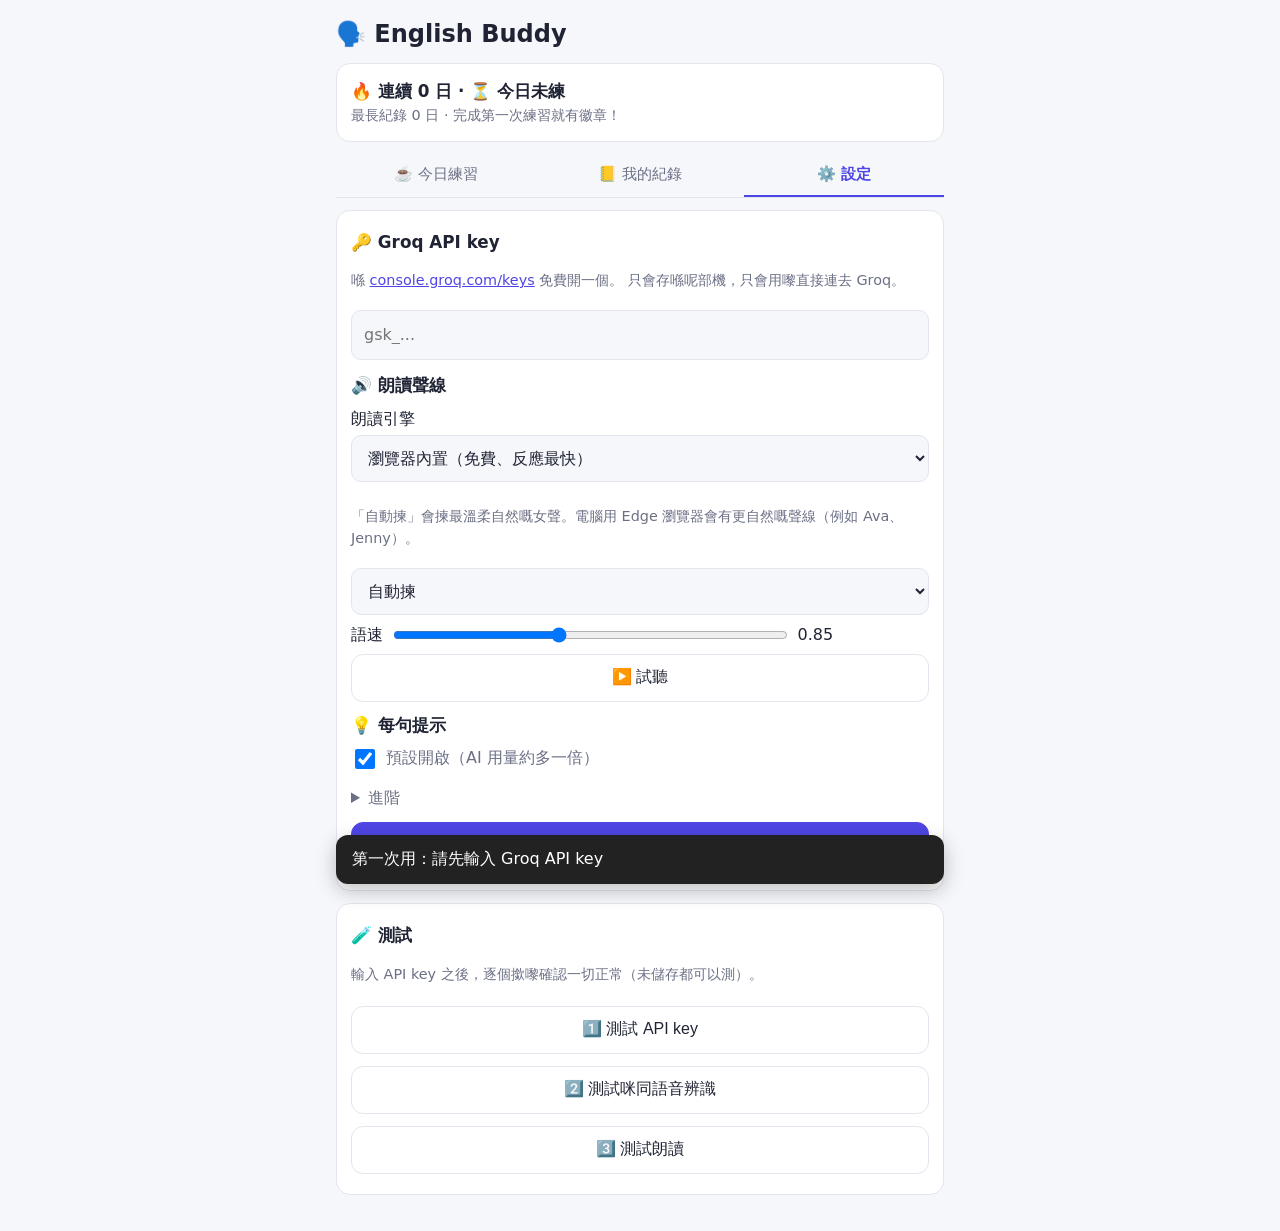
==== index.html @ f1b97f5a "Add files via upload" ====
<!doctype html>
<html lang="zh-Hant-HK">
<head>
  <meta charset="utf-8">
  <meta name="viewport" content="width=device-width, initial-scale=1, viewport-fit=cover">
  <title>English Buddy</title>
  <meta name="description" content="每日 10 分鐘英文傾偈陪練">
  <meta name="theme-color" content="#4f46e5">
  <link rel="manifest" href="manifest.webmanifest">
  <link rel="icon" href="icon.svg" type="image/svg+xml">
  <meta name="apple-mobile-web-app-capable" content="yes">
  <meta name="apple-mobile-web-app-title" content="English Buddy">
  <link rel="stylesheet" href="style.css">
  <script type="module" src="js/app.js"></script>
</head>
<body>
  <header>
    <h1>🗣️ English Buddy</h1>
    <div id="dash" class="card dash"></div>
    <nav class="tabs">
      <button type="button" data-tab="practice" class="active">☕ 今日練習</button>
      <button type="button" data-tab="records">📒 我的紀錄</button>
      <button type="button" data-tab="settings">⚙️ 設定</button>
    </nav>
  </header>

  <main>
    <!-- ===== 今日練習 ===== -->
    <section id="tab-practice" class="tab">
      <div id="home">
        <button type="button" id="start-btn" class="btn primary big">▶️ 開始今日 10 分鐘傾偈</button>
        <p class="hint center">Buddy 會揀今日話題同你用英文傾偈。<br>傾嘅時候唔會打斷你改錯，傾完先總結。</p>
      </div>

      <div id="chat" hidden>
        <div class="topic-bar"><span id="topic"></span><span id="timer"></span></div>
        <div id="messages" class="messages"></div>
        <div class="mic-area">
          <button type="button" id="mic-btn" class="mic" aria-label="錄音">🎤</button>
          <p id="mic-label" class="mic-label">撳一下開始講</p>
        </div>
        <label class="toggle"><input type="checkbox" id="tips-toggle"> 💡 每句顯示改正提示</label>
        <details class="type-box">
          <summary>⌨️ 唔方便出聲？改用打字</summary>
          <form id="text-form" class="row">
            <input id="text-input" placeholder="Type in English…" autocomplete="off" enterkeyhint="send">
            <button class="btn">送出</button>
          </form>
        </details>
        <button type="button" id="end-btn" class="btn danger">🏁 結束並總結</button>
      </div>

      <div id="summary" hidden>
        <div id="summary-body" class="card"></div>
        <div class="card">
          <h3>🔁 跟讀練習（檢查發音）</h3>
          <div id="phrase"></div>
          <div class="row">
            <button type="button" id="play-btn" class="btn">🔊 聽示範</button>
            <button type="button" id="shadow-btn" class="btn primary">🎤 跟住讀</button>
          </div>
          <div id="shadow-result"></div>
          <button type="button" id="next-btn" class="btn">➡️ 下一句</button>
        </div>
        <button type="button" id="again-btn" class="btn">▶️ 再傾一次</button>
      </div>
    </section>

    <!-- ===== 我的紀錄 ===== -->
    <section id="tab-records" class="tab" hidden>
      <div class="card">
        <h3>🧠 Buddy 記得你嘅嘢</h3>
        <p class="hint">一行一項，可以自己加減。Buddy 會按呢啲出題同傾偈。</p>
        <textarea id="profile" rows="7" placeholder="例如：I work as a nurse in Kowloon."></textarea>
        <button type="button" id="profile-save" class="btn">💾 儲存</button>
      </div>
      <div class="card"><h3>🗓️ 最近練習</h3><ul id="history"></ul></div>
      <div class="card"><h3>💬 學過嘅句子</h3><ul id="learned"></ul></div>
      <div class="card">
        <h3>💾 備份</h3>
        <p class="hint">紀錄只會存喺呢部機。換手機或者清除瀏覽器資料之前，記得先匯出。</p>
        <div class="row">
          <button type="button" id="export-btn" class="btn">⬇️ 匯出</button>
          <label class="btn">⬆️ 匯入<input type="file" id="import-file" accept="application/json,.json" hidden></label>
        </div>
      </div>
    </section>

    <!-- ===== 設定 ===== -->
    <section id="tab-settings" class="tab" hidden>
      <div class="card">
        <h3>🔑 Groq API key</h3>
        <p class="hint">
          喺 <a href="https://console.groq.com/keys" target="_blank" rel="noopener">console.groq.com/keys</a> 免費開一個。
          只會存喺呢部機，只會用嚟直接連去 Groq。
        </p>
        <input type="password" id="api-key" placeholder="gsk_..." autocomplete="off" spellcheck="false">

        <h3>🔊 朗讀聲線</h3>
        <label>朗讀引擎
          <select id="tts-engine">
            <option value="browser">瀏覽器內置（免費、反應最快）</option>
            <option value="orpheus">Groq Orpheus（更有感情，用 Groq 額度）</option>
          </select>
        </label>
        <div id="browser-voice-opts">
          <p class="hint">「自動揀」會揀最溫柔自然嘅女聲。電腦用 Edge 瀏覽器會有更自然嘅聲線（例如 Ava、Jenny）。</p>
          <select id="voice"></select>
        </div>
        <div id="orpheus-opts" hidden>
          <p class="hint">Orpheus 係 AI 真人感聲線。用唔到嘅時候會自動改用瀏覽器聲音。</p>
          <label>聲線<select id="orpheus-voice"></select></label>
          <label>語氣
            <select id="tts-style">
              <option value="gentle">溫柔 gentle</option>
              <option value="warm">溫暖 warm</option>
              <option value="calm">平靜 calm</option>
              <option value="cheerful">開心 cheerful</option>
              <option value="">自然（唔加語氣）</option>
            </select>
          </label>
        </div>
        <label class="row slider">語速 <input type="range" id="rate" min="0.6" max="1.2" step="0.05"> <span id="rate-val"></span></label>
        <button type="button" id="voice-test" class="btn">▶️ 試聽</button>

        <h3>💡 每句提示</h3>
        <label class="toggle"><input type="checkbox" id="tips-default"> 預設開啟（AI 用量約多一倍）</label>

        <details>
          <summary>進階</summary>
          <label>對話模型<input id="model" spellcheck="false"></label>
        </details>

        <button type="button" id="settings-save" class="btn primary">💾 儲存設定</button>
      </div>

      <div class="card">
        <h3>🧪 測試</h3>
        <p class="hint">輸入 API key 之後，逐個撳嚟確認一切正常（未儲存都可以測）。</p>
        <button type="button" id="test-key" class="btn">1️⃣ 測試 API key</button>
        <button type="button" id="test-mic" class="btn">2️⃣ 測試咪同語音辨識</button>
        <button type="button" id="test-voice" class="btn">3️⃣ 測試朗讀</button>
        <div id="test-result" class="test-result"></div>
      </div>
    </section>
  </main>

  <div id="toast" class="toast" role="status" hidden></div>
</body>
</html>
---- style.css ----
:root {
  --bg: #f6f7fb;
  --card: #ffffff;
  --text: #1f2333;
  --muted: #6b7085;
  --border: #e3e5ee;
  --primary: #4f46e5;
  --primary-text: #ffffff;
  --danger: #e5484d;
  --me: #e8e7fd;
  --ai: #ffffff;
  --tip: #fff7e0;
  --tip-border: #f0c040;
  --mark: #ffd9d9;
}
@media (prefers-color-scheme: dark) {
  :root {
    --bg: #14151c;
    --card: #1d1f29;
    --text: #e8e9f0;
    --muted: #9a9db0;
    --border: #2e3140;
    --primary: #7c74ff;
    --me: #2c2a55;
    --ai: #23252f;
    --tip: #3a3220;
    --tip-border: #b8902c;
    --mark: #5a2a2a;
  }
}

* { box-sizing: border-box; }
html { -webkit-text-size-adjust: 100%; }
body {
  margin: 0 auto;
  max-width: 640px;
  padding: 12px 16px calc(24px + env(safe-area-inset-bottom));
  background: var(--bg);
  color: var(--text);
  font: 16px/1.55 system-ui, -apple-system, "PingFang HK", "Microsoft JhengHei", sans-serif;
}
h1 { font-size: 1.5rem; margin: 4px 0 10px; }
h3 { margin: 4px 0 8px; font-size: 1.05rem; }
a { color: var(--primary); }

.card {
  background: var(--card);
  border: 1px solid var(--border);
  border-radius: 14px;
  padding: 14px;
  margin-bottom: 12px;
}
.dash .streak { font-weight: 600; font-size: 1.05rem; }
.dash .badges { color: var(--muted); font-size: .9rem; }
.hint { color: var(--muted); font-size: .9rem; }
.center { text-align: center; }
.row { display: flex; gap: 8px; align-items: center; flex-wrap: wrap; }
.row > * { flex: 1; }

.tabs { display: flex; gap: 4px; margin-bottom: 12px; border-bottom: 1px solid var(--border); }
.tabs button {
  flex: 1; background: none; border: none; color: var(--muted);
  padding: 10px 4px; font-size: .95rem; border-bottom: 2px solid transparent; cursor: pointer;
}
.tabs button.active { color: var(--primary); border-bottom-color: var(--primary); font-weight: 600; }

.btn {
  display: inline-flex; align-items: center; justify-content: center;
  width: 100%; min-height: 48px; margin: 6px 0; padding: 10px 14px;
  border-radius: 12px; border: 1px solid var(--border);
  background: var(--card); color: var(--text); font-size: 1rem; cursor: pointer;
}
.btn.primary { background: var(--primary); color: var(--primary-text); border-color: var(--primary); }
.btn.danger { color: var(--danger); border-color: var(--danger); }
.btn.big { min-height: 64px; font-size: 1.15rem; font-weight: 600; }
.btn:disabled { opacity: .6; }

input:not([type]), input[type=password], textarea, select {
  width: 100%; padding: 12px; margin: 4px 0 8px;
  border-radius: 10px; border: 1px solid var(--border);
  background: var(--bg); color: var(--text); font: inherit;
}
.slider input { flex: 3; }
.toggle { display: flex; align-items: center; gap: 8px; margin: 8px 0; color: var(--muted); }
.toggle input { width: 20px; height: 20px; }

.topic-bar { display: flex; justify-content: space-between; gap: 8px; flex-wrap: wrap; font-weight: 600; margin-bottom: 8px; }
#timer { color: var(--muted); font-weight: 400; }

.messages {
  display: flex; flex-direction: column; gap: 10px;
  min-height: 220px; max-height: 50vh; overflow-y: auto;
  padding: 4px 2px 8px;
}
.bubble {
  max-width: 88%; padding: 10px 14px; border-radius: 16px;
  border: 1px solid var(--border); white-space: pre-wrap; word-wrap: break-word;
}
.bubble.ai { align-self: flex-start; background: var(--ai); border-bottom-left-radius: 4px; }
.bubble.me { align-self: flex-end; background: var(--me); border-bottom-right-radius: 4px; }
.bubble .replay {
  display: block; margin-top: 6px; padding: 2px 10px;
  border: 1px solid var(--border); border-radius: 999px;
  background: var(--bg); font-size: .9rem; cursor: pointer;
}
.tip {
  margin-top: 8px; padding: 6px 10px; border-left: 3px solid var(--tip-border);
  background: var(--tip); border-radius: 6px; font-size: .92rem; white-space: normal;
}

.mic-area { text-align: center; margin: 8px 0; }
.mic {
  width: 96px; height: 96px; border-radius: 50%; border: none;
  background: var(--primary); color: #fff; font-size: 2.4rem; cursor: pointer;
  box-shadow: 0 4px 14px rgba(79, 70, 229, .35);
}
.mic.recording, .btn.recording { background: var(--danger); color: #fff; animation: pulse 1.2s infinite; }
.mic:disabled { opacity: .6; }
.mic-label { margin: 6px 0 0; color: var(--muted); }
@keyframes pulse { 50% { box-shadow: 0 0 0 14px rgba(229, 72, 77, .15); } }

.type-box summary, details summary { cursor: pointer; color: var(--muted); padding: 6px 0; }

#summary-body ul, #history, #learned { padding-left: 20px; margin: 4px 0; }
#summary-body li, #history li, #learned li { margin-bottom: 6px; }
.phrase-en { font-size: 1.25rem; font-weight: 600; margin: 4px 0; }
.marked { font-size: 1.15rem; }
mark { background: var(--mark); color: inherit; border-radius: 4px; padding: 0 3px; font-weight: 600; }

.test-result:not(:empty) {
  margin-top: 8px; padding: 10px 12px; border-radius: 10px;
  background: var(--bg); border: 1px solid var(--border);
}

.toast {
  position: fixed; left: 16px; right: 16px; bottom: calc(16px + env(safe-area-inset-bottom));
  max-width: 608px; margin: auto; padding: 12px 16px; border-radius: 12px;
  background: #222; color: #fff; box-shadow: 0 6px 20px rgba(0, 0, 0, .25); z-index: 10;
}
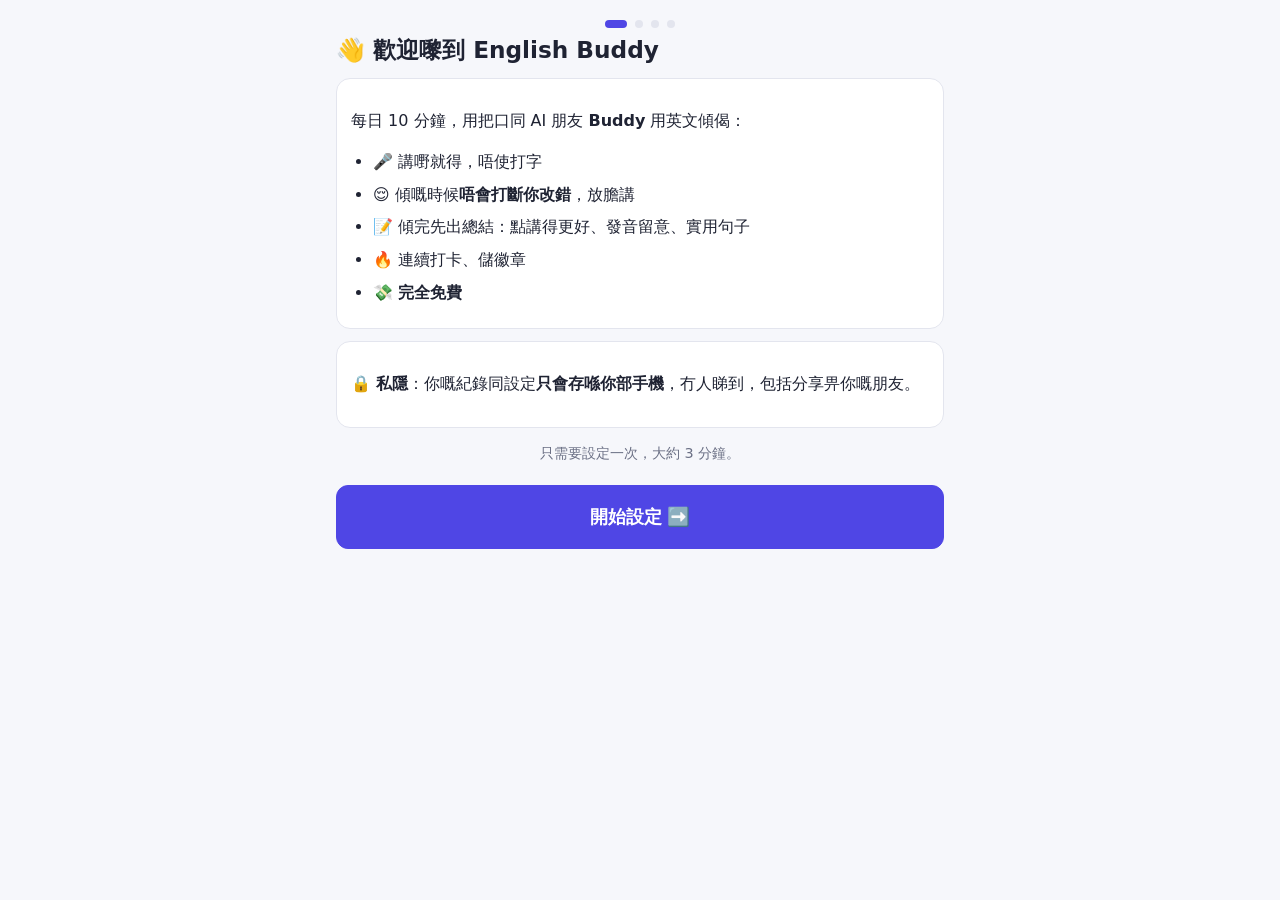
==== commit 148a8b7e: "Add files via upload" ====
--- a/index.html
+++ b/index.html
@@ -14,6 +14,86 @@
   <script type="module" src="js/app.js"></script>
 </head>
 <body>
+  <!-- ===== 第一次用：歡迎＋教學（4 步） ===== -->
+  <section id="welcome" class="welcome" hidden>
+    <div class="dots" id="w-dots"></div>
+
+    <div class="wstep">
+      <h1>👋 歡迎嚟到 English Buddy</h1>
+      <div class="card">
+        <p>每日 10 分鐘，用把口同 AI 朋友 <b>Buddy</b> 用英文傾偈：</p>
+        <ul>
+          <li>🎤 講嘢就得，唔使打字</li>
+          <li>😌 傾嘅時候<b>唔會打斷你改錯</b>，放膽講</li>
+          <li>📝 傾完先出總結：點講得更好、發音留意、實用句子</li>
+          <li>🔥 連續打卡、儲徽章</li>
+          <li>💸 <b>完全免費</b></li>
+        </ul>
+      </div>
+      <div class="card">
+        <p>🔒 <b>私隱</b>：你嘅紀錄同設定<b>只會存喺你部手機</b>，冇人睇到，包括分享畀你嘅朋友。</p>
+      </div>
+      <p class="hint center">只需要設定一次，大約 3 分鐘。</p>
+      <button type="button" class="btn primary big" data-wgo="1">開始設定 ➡️</button>
+    </div>
+
+    <div class="wstep" hidden>
+      <h2>1️⃣ 攞一條免費 AI 鎖匙</h2>
+      <p class="hint">Buddy 用 Groq 嘅免費 AI。你要申請一條自己嘅「API key」，好似鎖匙咁，唔使俾錢、唔使信用卡。</p>
+      <div class="card">
+        <ol class="steps">
+          <li>撳下面個掣，開 Groq 網站（會開新分頁）
+            <a class="btn" href="https://console.groq.com/keys" target="_blank" rel="noopener">🌐 開 Groq 網站</a>
+          </li>
+          <li>用 <b>Google 帳戶</b>登入最快</li>
+          <li>撳 <b>Create API Key</b>，個名隨便打，例如 <code>buddy</code>，再撳 <b>Submit</b></li>
+          <li>撳 <b>Copy</b> 複製條 key（<code>gsk_</code> 開頭）<br><span class="hint">⚠️ 佢只會顯示一次，記得即刻複製</span></li>
+          <li>返嚟呢個分頁，貼喺下面：</li>
+        </ol>
+        <input type="password" id="w-key" placeholder="貼上 gsk_..." autocomplete="off" spellcheck="false">
+        <button type="button" id="w-key-check" class="btn primary">✅ 檢查同儲存</button>
+        <div id="w-key-result" class="test-result"></div>
+      </div>
+      <p class="hint">🔒 條 key 只會存喺你部手機，只會用嚟直接連去 Groq。唔好將佢畀其他人。</p>
+      <div class="row">
+        <button type="button" class="btn" data-wgo="0">⬅️ 返回</button>
+        <button type="button" id="w-key-next" class="btn primary" data-wgo="2" disabled>下一步 ➡️</button>
+      </div>
+    </div>
+
+    <div class="wstep" hidden>
+      <h2>2️⃣ 試下個咪</h2>
+      <div class="card">
+        <p>撳下面個掣，用英文講一句，例如 <b>“Hello, nice to meet you!”</b>，講完再撳一下。</p>
+        <p class="hint">瀏覽器問你准唔准用咪，撳「允許」。</p>
+        <button type="button" id="w-mic" class="btn primary">🎤 撳一下開始講</button>
+        <div id="w-mic-result" class="test-result"></div>
+      </div>
+      <div class="row">
+        <button type="button" class="btn" data-wgo="1">⬅️ 返回</button>
+        <button type="button" class="btn primary" data-wgo="3">下一步 ➡️</button>
+      </div>
+    </div>
+
+    <div class="wstep" hidden>
+      <h2>3️⃣ 加到主畫面</h2>
+      <p class="hint">加咗之後用起嚟好似一個 app，一撳就開。<b>iPhone 一定要加</b>，唔係 Safari 7 日冇開可能會清走你嘅紀錄。</p>
+      <div class="card" id="w-install"></div>
+      <div class="card">
+        <p>💡 <b>小貼士</b></p>
+        <ul>
+          <li>設定一個每日鬧鐘提自己練 10 分鐘</li>
+          <li>想換聲線、調慢語速，去「⚙️ 設定」</li>
+          <li>換手機前，去「📒 我的紀錄」撳匯出做備份</li>
+        </ul>
+      </div>
+      <div class="row">
+        <button type="button" class="btn" data-wgo="2">⬅️ 返回</button>
+        <button type="button" id="w-done" class="btn primary">🎉 完成，開始傾偈！</button>
+      </div>
+    </div>
+  </section>
+
   <header>
     <h1>🗣️ English Buddy</h1>
     <div id="dash" class="card dash"></div>
@@ -28,8 +108,24 @@
     <!-- ===== 今日練習 ===== -->
     <section id="tab-practice" class="tab">
       <div id="home">
+        <div id="review" class="card" hidden>
+          <h3>🔁 熱身：講返上次學嘅句子</h3>
+          <div id="review-item"></div>
+          <div class="row">
+            <button type="button" id="review-say" class="btn primary">🎤 用英文講出嚟</button>
+            <button type="button" id="review-show" class="btn">👀 睇答案</button>
+          </div>
+          <div id="review-result"></div>
+          <button type="button" id="review-next" class="btn">➡️ 下一句</button>
+        </div>
+        <div class="card">
+          <h3>🎯 今日想傾乜？</h3>
+          <div id="topic-chips" class="chips"></div>
+          <button type="button" id="suggest-btn" class="btn small">✨ Buddy 建議幾個新話題</button>
+          <input id="custom-topic" placeholder="✏️ 或者自己打話題（中英文都得）" autocomplete="off">
+        </div>
         <button type="button" id="start-btn" class="btn primary big">▶️ 開始今日 10 分鐘傾偈</button>
-        <p class="hint center">Buddy 會揀今日話題同你用英文傾偈。<br>傾嘅時候唔會打斷你改錯，傾完先總結。</p>
+        <p class="hint center">傾嘅時候唔會打斷你改錯，傾完先總結。</p>
       </div>
 
       <div id="chat" hidden>
@@ -38,6 +134,17 @@
         <div class="mic-area">
           <button type="button" id="mic-btn" class="mic" aria-label="錄音">🎤</button>
           <p id="mic-label" class="mic-label">撳一下開始講</p>
+        </div>
+        <button type="button" id="gap-btn" class="btn small">🆘 講唔出？撳我記低</button>
+        <div id="gap-box" class="card gap-box" hidden>
+          <p class="hint">先試下兜路講，唔好轉中文：<br>
+            <b>What's the word… it's like a…</b><br>
+            <b>Sorry, could you say that again a bit slower?</b><br>
+            <b>So you mean…?</b></p>
+          <form id="gap-form" class="row">
+            <input id="gap-input" placeholder="用中文打你想講嘅嘢，總結會教你" autocomplete="off" enterkeyhint="done">
+            <button class="btn">記低</button>
+          </form>
         </div>
         <label class="toggle"><input type="checkbox" id="tips-toggle"> 💡 每句顯示改正提示</label>
         <details class="type-box">
@@ -142,6 +249,8 @@
         <button type="button" id="test-voice" class="btn">3️⃣ 測試朗讀</button>
         <div id="test-result" class="test-result"></div>
       </div>
+
+      <button type="button" id="replay-welcome" class="btn">📖 重新睇新手教學</button>
     </section>
   </main>
 
--- a/style.css
+++ b/style.css
@@ -84,6 +84,15 @@
 .toggle { display: flex; align-items: center; gap: 8px; margin: 8px 0; color: var(--muted); }
 .toggle input { width: 20px; height: 20px; }
 
+.chips { display: flex; flex-wrap: wrap; gap: 8px; margin: 4px 0 8px; }
+.chip {
+  padding: 8px 12px; border-radius: 999px; border: 1px solid var(--border);
+  background: var(--bg); color: var(--text); font-size: .95rem; cursor: pointer;
+}
+.chip.active { background: var(--primary); border-color: var(--primary); color: var(--primary-text); font-weight: 600; }
+.chip.suggested { border-style: dashed; }
+.btn.small { min-height: 40px; font-size: .92rem; }
+
 .topic-bar { display: flex; justify-content: space-between; gap: 8px; flex-wrap: wrap; font-weight: 600; margin-bottom: 8px; }
 #timer { color: var(--muted); font-weight: 400; }
 
@@ -108,6 +117,13 @@
   background: var(--tip); border-radius: 6px; font-size: .92rem; white-space: normal;
 }
 
+.bubble.gap {
+  align-self: center; max-width: 100%; padding: 4px 12px;
+  background: var(--tip); border-color: var(--tip-border); color: var(--muted); font-size: .9rem;
+}
+.gap-box { background: var(--bg); }
+.gap-box .hint b { color: var(--text); font-weight: 600; }
+
 .mic-area { text-align: center; margin: 8px 0; }
 .mic {
   width: 96px; height: 96px; border-radius: 50%; border: none;
@@ -127,6 +143,18 @@
 .marked { font-size: 1.15rem; }
 mark { background: var(--mark); color: inherit; border-radius: 4px; padding: 0 3px; font-weight: 600; }
 
+/* ===== 歡迎教學 ===== */
+.welcome h1 { font-size: 1.45rem; }
+.welcome h2 { font-size: 1.25rem; margin: 8px 0; }
+.welcome ul, .welcome ol { padding-left: 22px; margin: 6px 0; }
+.welcome li { margin-bottom: 8px; }
+.welcome .steps .btn { margin-top: 6px; }
+.welcome code { background: var(--bg); padding: 1px 6px; border-radius: 6px; }
+.dots { display: flex; justify-content: center; gap: 8px; margin: 8px 0 4px; }
+.dots span { width: 8px; height: 8px; border-radius: 50%; background: var(--border); }
+.dots span.on { background: var(--primary); width: 22px; border-radius: 4px; }
+a.btn { text-decoration: none; }
+
 .test-result:not(:empty) {
   margin-top: 8px; padding: 10px 12px; border-radius: 10px;
   background: var(--bg); border: 1px solid var(--border);
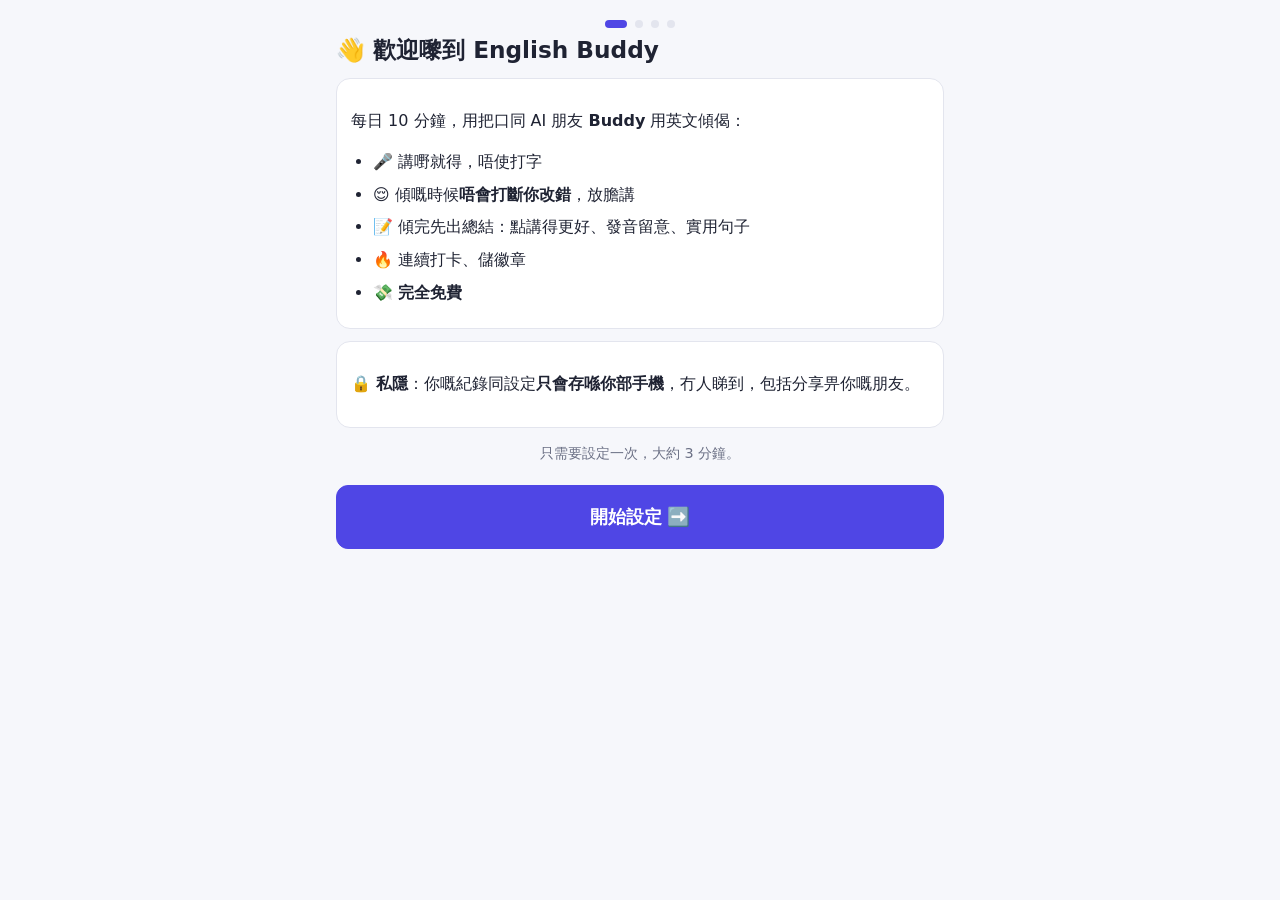
==== commit f910d8a8: "Add files via upload" ====
--- a/index.html
+++ b/index.html
@@ -126,6 +126,25 @@
         </div>
         <button type="button" id="start-btn" class="btn primary big">▶️ 開始今日 10 分鐘傾偈</button>
         <p class="hint center">傾嘅時候唔會打斷你改錯，傾完先總結。</p>
+        <button type="button" id="dict-btn" class="btn">🎧 聽寫練習（5 句，練聽力）</button>
+        <p class="hint center">用上面揀咗嘅話題出句子；冇揀就日常對話。</p>
+      </div>
+
+      <div id="dictation" hidden>
+        <div class="card">
+          <div class="topic-bar"><span>🎧 聽寫練習</span><span id="dict-progress"></span></div>
+          <p class="hint">聽清楚，打低你聽到嘅字。聽唔到嘅位留空或者估都得，聽多幾次先對答案。</p>
+          <div class="row">
+            <button type="button" id="dict-play" class="btn primary">🔊 播放</button>
+            <button type="button" id="dict-slow" class="btn">🐢 慢速</button>
+          </div>
+          <p id="dict-plays" class="hint center"></p>
+          <textarea id="dict-input" rows="2" placeholder="打低你聽到嘅句子…" autocomplete="off" autocorrect="off" autocapitalize="off" spellcheck="false"></textarea>
+          <button type="button" id="dict-check" class="btn primary">✅ 對答案</button>
+          <div id="dict-result"></div>
+          <button type="button" id="dict-next" class="btn" hidden>➡️ 下一句</button>
+        </div>
+        <button type="button" id="dict-quit" class="btn">⬅️ 返回</button>
       </div>
 
       <div id="chat" hidden>
@@ -147,6 +166,7 @@
           </form>
         </div>
         <label class="toggle"><input type="checkbox" id="tips-toggle"> 💡 每句顯示改正提示</label>
+        <label class="toggle"><input type="checkbox" id="listen-toggle"> 👂 只聽模式（Buddy 嘅字幕遮住，撳先睇）</label>
         <details class="type-box">
           <summary>⌨️ 唔方便出聲？改用打字</summary>
           <form id="text-form" class="row">
@@ -233,6 +253,16 @@
         <h3>💡 每句提示</h3>
         <label class="toggle"><input type="checkbox" id="tips-default"> 預設開啟（AI 用量約多一倍）</label>
 
+        <h3>👂 練聽力</h3>
+        <label class="toggle"><input type="checkbox" id="listen-default"> 只聽模式預設開啟（Buddy 嘅字幕遮住）</label>
+        <label>聽寫速度
+          <select id="dict-speed">
+            <option value="0.85">慢少少</option>
+            <option value="1">自然</option>
+            <option value="1.15">快（挑戰）</option>
+          </select>
+        </label>
+
         <details>
           <summary>進階</summary>
           <label>對話模型<input id="model" spellcheck="false"></label>
--- a/style.css
+++ b/style.css
@@ -30,6 +30,7 @@
 }
 
 * { box-sizing: border-box; }
+[hidden] { display: none !important; } /* .btn 等有 display 的元素都要收得埋 */
 html { -webkit-text-size-adjust: 100%; }
 body {
   margin: 0 auto;
@@ -107,11 +108,18 @@
 }
 .bubble.ai { align-self: flex-start; background: var(--ai); border-bottom-left-radius: 4px; }
 .bubble.me { align-self: flex-end; background: var(--me); border-bottom-right-radius: 4px; }
+.bubble-btns { display: flex; flex-wrap: wrap; gap: 6px; margin-top: 6px; }
 .bubble .replay {
-  display: block; margin-top: 6px; padding: 2px 10px;
+  padding: 2px 10px;
   border: 1px solid var(--border); border-radius: 999px;
-  background: var(--bg); font-size: .9rem; cursor: pointer;
+  background: var(--bg); color: var(--text); font-size: .9rem; cursor: pointer;
 }
+/* 👂 只聽模式：字幕模糊，撳先睇 */
+.bubble.veiled .say { filter: blur(6px); user-select: none; cursor: pointer; }
+
+.dict-items { padding-left: 20px; margin: 4px 0; }
+.dict-items li { margin-bottom: 6px; }
+.reason { display: inline-block; padding: 0 8px; border-radius: 999px; background: var(--tip); border: 1px solid var(--tip-border); font-size: .85rem; }
 .tip {
   margin-top: 8px; padding: 6px 10px; border-left: 3px solid var(--tip-border);
   background: var(--tip); border-radius: 6px; font-size: .92rem; white-space: normal;
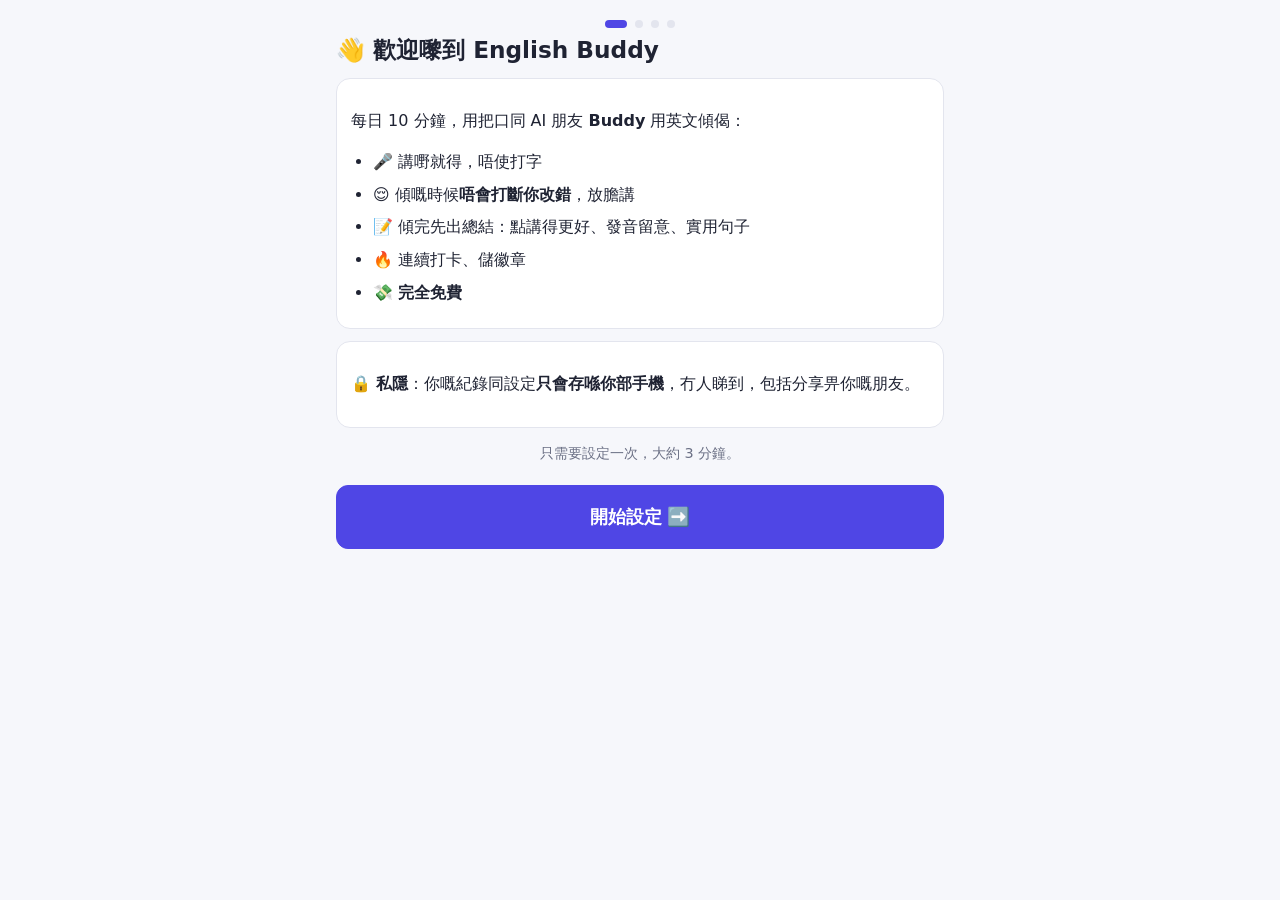
==== commit 747e8a22: "Add files via upload" ====
--- a/index.html
+++ b/index.html
@@ -8,7 +8,10 @@
   <meta name="theme-color" content="#4f46e5">
   <link rel="manifest" href="manifest.webmanifest">
   <link rel="icon" href="icon.svg" type="image/svg+xml">
+  <!-- iPhone 主畫面圖示要 PNG（唔支援 SVG） -->
+  <link rel="apple-touch-icon" href="apple-touch-icon.png">
   <meta name="apple-mobile-web-app-capable" content="yes">
+  <meta name="mobile-web-app-capable" content="yes">
   <meta name="apple-mobile-web-app-title" content="English Buddy">
   <link rel="stylesheet" href="style.css">
   <script type="module" src="js/app.js"></script>
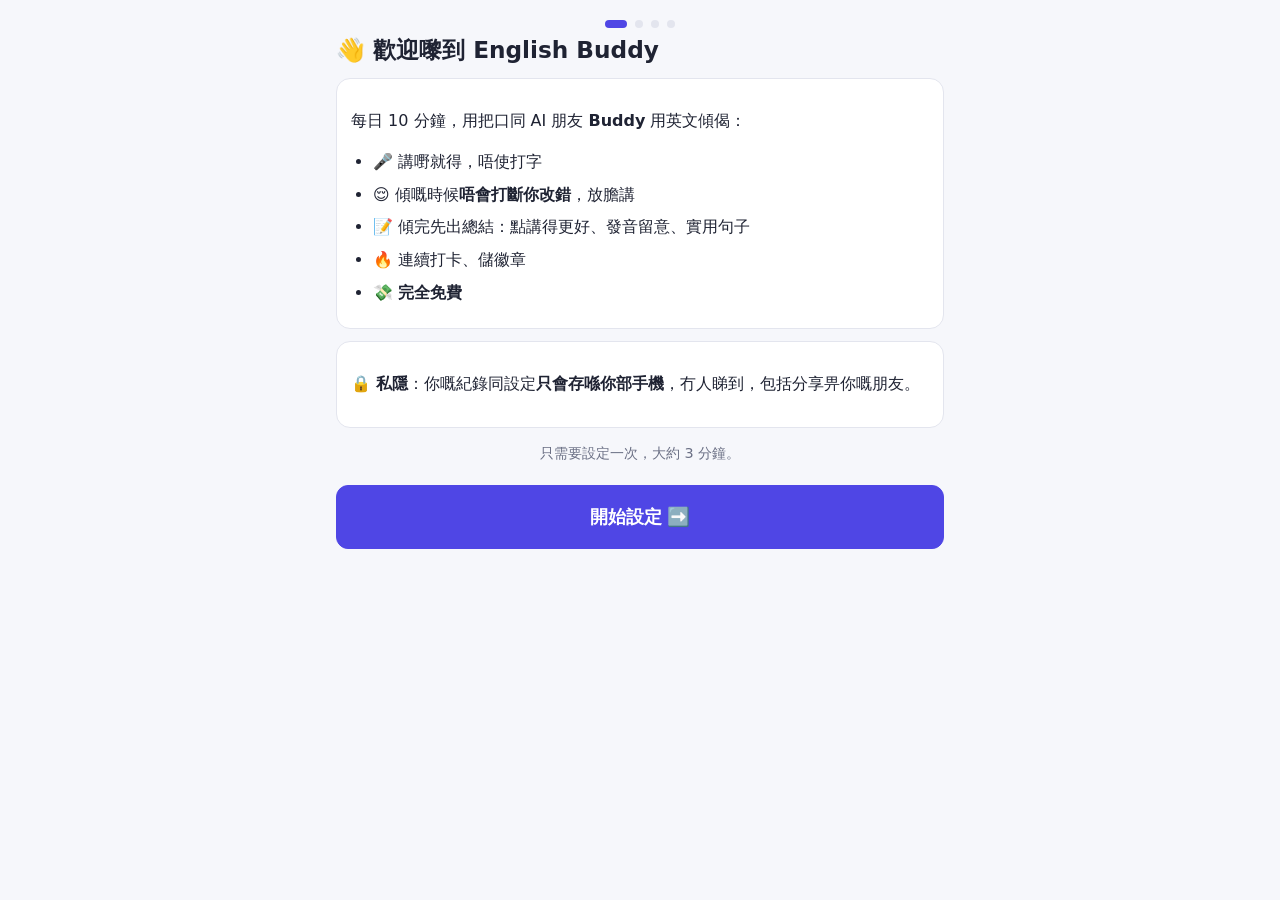
==== commit 4ec83328: "Add files via upload" ====
--- a/index.html
+++ b/index.html
@@ -153,6 +153,7 @@
       <div id="chat" hidden>
         <div class="topic-bar"><span id="topic"></span><span id="timer"></span></div>
         <div id="messages" class="messages"></div>
+        <p class="hint center">📖 唔識邊個字？撳 Buddy 講嘅字就有中文解釋</p>
         <div class="mic-area">
           <button type="button" id="mic-btn" class="mic" aria-label="錄音">🎤</button>
           <p id="mic-label" class="mic-label">撳一下開始講</p>
@@ -287,6 +288,16 @@
     </section>
   </main>
 
+  <!-- 📖 撳字查解釋 -->
+  <div id="word-sheet" class="word-sheet card" role="dialog" aria-label="字詞解釋" hidden>
+    <div id="word-body"></div>
+    <div class="row">
+      <button type="button" id="word-say" class="btn">🔊 讀出</button>
+      <button type="button" id="word-save" class="btn primary">⭐ 加入生詞</button>
+      <button type="button" id="word-close" class="btn">✕ 關閉</button>
+    </div>
+  </div>
+
   <div id="toast" class="toast" role="status" hidden></div>
 </body>
 </html>
--- a/style.css
+++ b/style.css
@@ -117,6 +117,22 @@
 /* 👂 只聽模式：字幕模糊，撳先睇 */
 .bubble.veiled .say { filter: blur(6px); user-select: none; cursor: pointer; }
 
+/* 📖 撳字查解釋 */
+.bubble .w { cursor: pointer; border-radius: 4px; }
+.bubble:not(.veiled) .w:hover, .bubble .w.on { background: var(--tip); box-shadow: 0 0 0 2px var(--tip); }
+.word-sheet {
+  position: fixed; left: 12px; right: 12px; bottom: calc(12px + env(safe-area-inset-bottom));
+  max-width: 616px; max-height: 60vh; overflow-y: auto; margin: 0 auto; z-index: 9;
+  box-shadow: 0 8px 28px rgba(0, 0, 0, .22);
+}
+.word-sheet .phrase-en { margin-top: 0; }
+
+.say-btns { display: inline-flex; gap: 4px; vertical-align: middle; margin-left: 4px; }
+.say-btns .replay {
+  padding: 0 8px; border: 1px solid var(--border); border-radius: 999px;
+  background: var(--bg); color: var(--text); font-size: .85rem; cursor: pointer;
+}
+
 .dict-items { padding-left: 20px; margin: 4px 0; }
 .dict-items li { margin-bottom: 6px; }
 .reason { display: inline-block; padding: 0 8px; border-radius: 999px; background: var(--tip); border: 1px solid var(--tip-border); font-size: .85rem; }
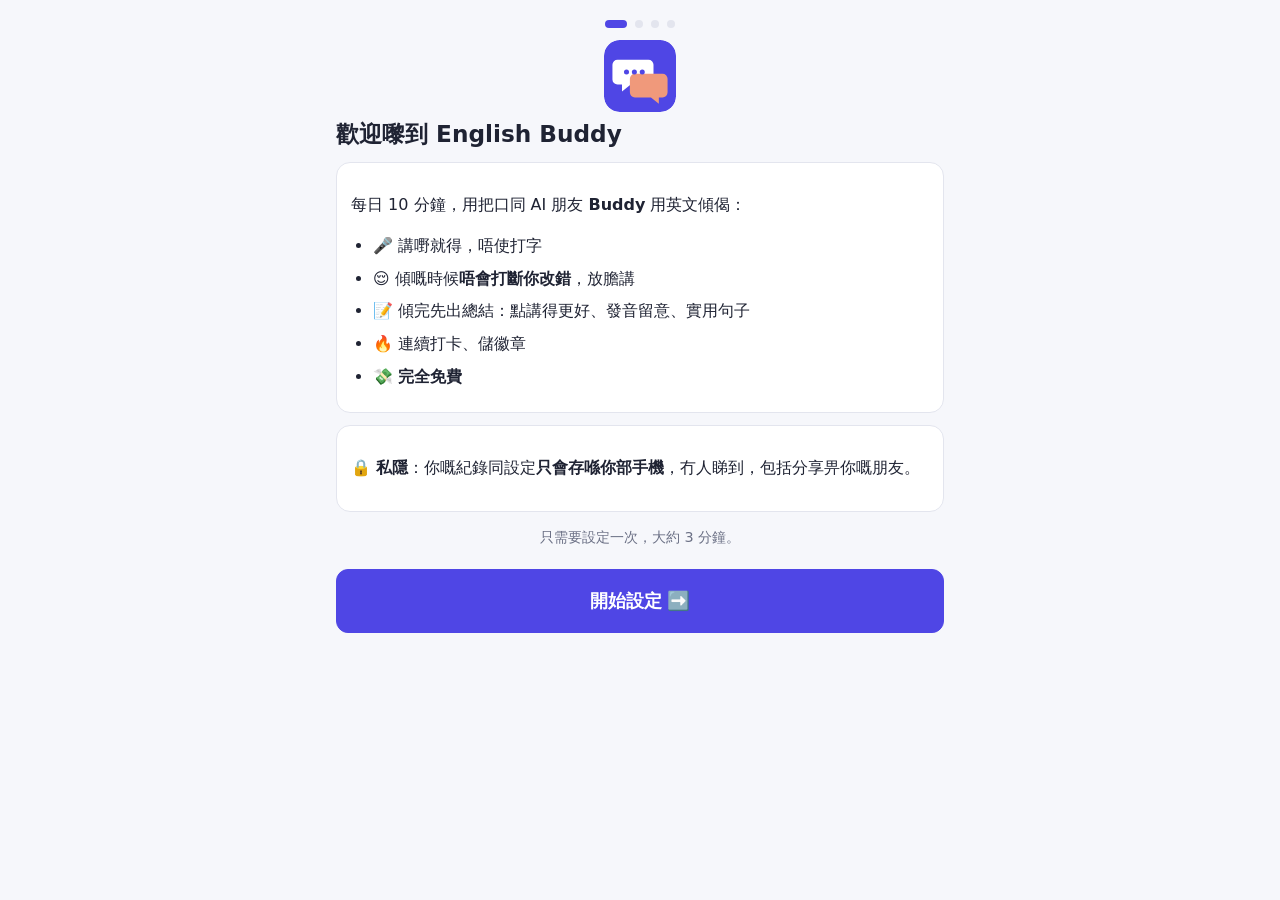
==== commit 2d3fbcb0: "Add files via upload" ====
--- a/index.html
+++ b/index.html
@@ -22,7 +22,8 @@
     <div class="dots" id="w-dots"></div>
 
     <div class="wstep">
-      <h1>👋 歡迎嚟到 English Buddy</h1>
+      <img src="icon.svg" class="logo big" alt="" width="72" height="72">
+      <h1>歡迎嚟到 English Buddy</h1>
       <div class="card">
         <p>每日 10 分鐘，用把口同 AI 朋友 <b>Buddy</b> 用英文傾偈：</p>
         <ul>
@@ -98,7 +99,7 @@
   </section>
 
   <header>
-    <h1>🗣️ English Buddy</h1>
+    <h1 class="brand"><img src="icon.svg" class="logo" alt="" width="32" height="32"> English Buddy</h1>
     <div id="dash" class="card dash"></div>
     <nav class="tabs">
       <button type="button" data-tab="practice" class="active">☕ 今日練習</button>
@@ -200,6 +201,11 @@
     <!-- ===== 我的紀錄 ===== -->
     <section id="tab-records" class="tab" hidden>
       <div class="card">
+        <h3>📈 我的等級（CEFR）</h3>
+        <p class="hint">CEFR 係歐洲語言共同參考框架，British Council、Cambridge 同 IELTS 都用佢分級：A1、A2 係入門，B1、B2 係獨立使用者，C1、C2 係精通。「+」代表已經超過嗰級，但未夠下一級。呢度係 AI 按你練習表現估計，唔係官方考試成績。</p>
+        <div id="levels"></div>
+      </div>
+      <div class="card">
         <h3>🧠 Buddy 記得你嘅嘢</h3>
         <p class="hint">一行一項，可以自己加減。Buddy 會按呢啲出題同傾偈。</p>
         <textarea id="profile" rows="7" placeholder="例如：I work as a nurse in Kowloon."></textarea>
@@ -288,6 +294,17 @@
     </section>
   </main>
 
+  <!-- 📈 升級慶祝 -->
+  <div id="levelup" class="levelup" role="dialog" aria-label="等級" hidden>
+    <div id="confetti" class="confetti" aria-hidden="true"></div>
+    <div class="levelup-card card">
+      <div id="levelup-badge" class="levelup-badge"></div>
+      <h2 id="levelup-title"></h2>
+      <div id="levelup-body"></div>
+      <button type="button" id="levelup-ok" class="btn primary big">繼續加油 💪</button>
+    </div>
+  </div>
+
   <!-- 📖 撳字查解釋 -->
   <div id="word-sheet" class="word-sheet card" role="dialog" aria-label="字詞解釋" hidden>
     <div id="word-body"></div>
--- a/style.css
+++ b/style.css
@@ -41,6 +41,9 @@
   font: 16px/1.55 system-ui, -apple-system, "PingFang HK", "Microsoft JhengHei", sans-serif;
 }
 h1 { font-size: 1.5rem; margin: 4px 0 10px; }
+h1.brand { display: flex; align-items: center; gap: 10px; }
+.logo { display: block; border-radius: 22%; }
+.logo.big { margin: 12px auto 4px; }
 h3 { margin: 4px 0 8px; font-size: 1.05rem; }
 a { color: var(--primary); }
 
@@ -116,6 +119,32 @@
 }
 /* 👂 只聽模式：字幕模糊，撳先睇 */
 .bubble.veiled .say { filter: blur(6px); user-select: none; cursor: pointer; }
+
+/* 📈 升級慶祝 */
+.levelup {
+  position: fixed; inset: 0; z-index: 20; display: flex; align-items: center; justify-content: center;
+  padding: 16px; background: rgba(20, 21, 28, .55); overflow: hidden;
+}
+.levelup-card {
+  position: relative; z-index: 1; width: 100%; max-width: 380px; text-align: center;
+  animation: pop .5s cubic-bezier(.2, 1.4, .4, 1);
+}
+.levelup-card h2 { margin: 8px 0; }
+.levelup-badge {
+  display: inline-block; padding: 10px 22px; border-radius: 999px;
+  background: var(--primary); color: var(--primary-text); font-size: 1.8rem; font-weight: 700;
+}
+@keyframes pop { from { transform: scale(.6); opacity: 0; } to { transform: scale(1); opacity: 1; } }
+.confetti { position: absolute; inset: 0; pointer-events: none; }
+.confetti span {
+  position: absolute; top: -20px; width: 9px; height: 14px; border-radius: 2px;
+  animation: fall linear forwards;
+}
+@keyframes fall { to { transform: translateY(110vh) rotate(var(--spin)); } }
+@media (prefers-reduced-motion: reduce) {
+  .confetti { display: none; }
+  .levelup-card { animation: none; }
+}
 
 /* 📖 撳字查解釋 */
 .bubble .w { cursor: pointer; border-radius: 4px; }
